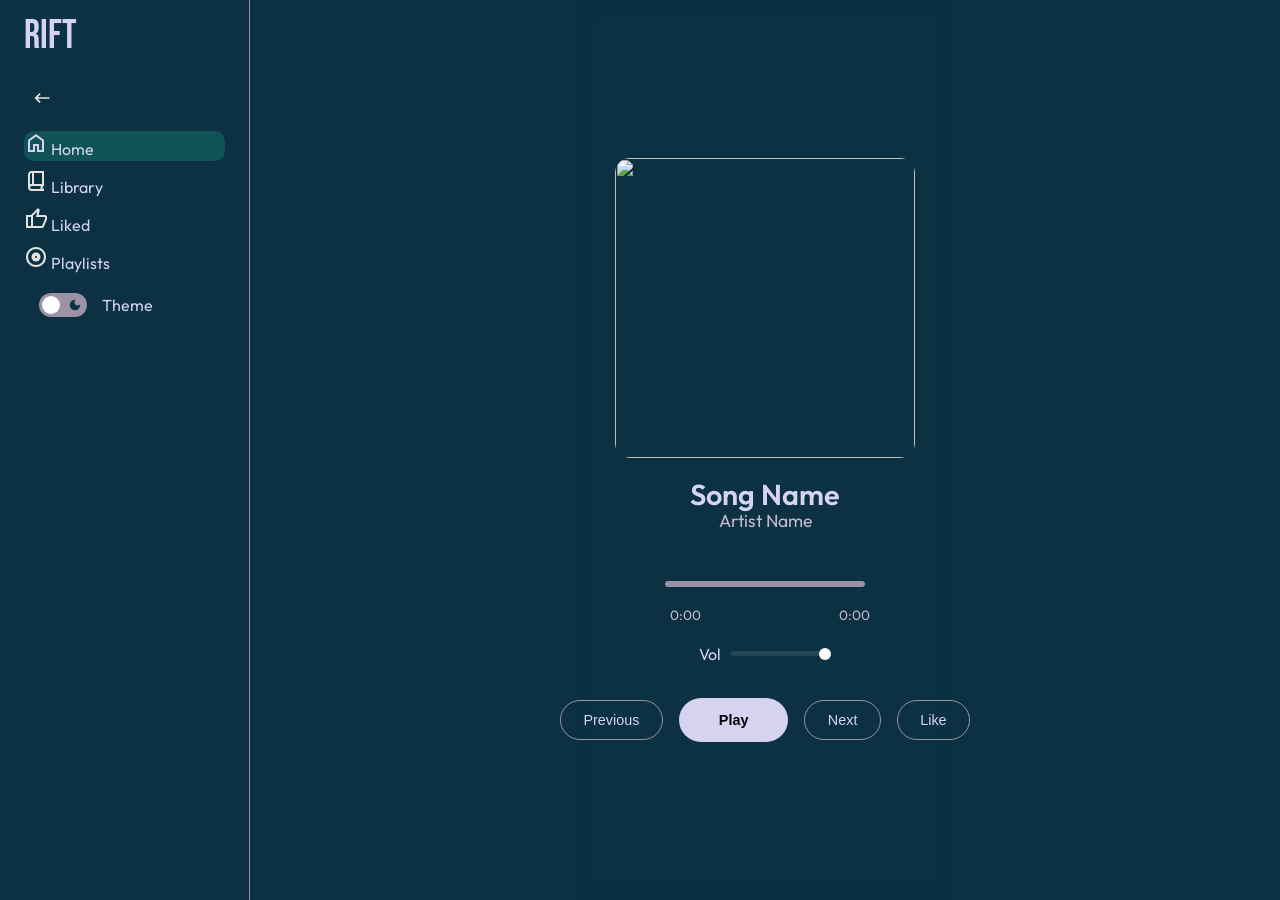
==== index.html @ 4d47328c "Add files via upload" ====
<!DOCTYPE html>
<html lang="en">
<head>
    <meta charset="UTF-8">
    <meta name="viewport" content="width=device-width, initial-scale=1.0">
    <title>Rift- Ad-Free Web Player</title>
    <link rel="stylesheet" href="style.css">
</head>
<body>
    <nav id="Sidebar">
        <ul>
            <li>
                <span class="logo">Rift</span>
                <button id="toggle-btn">
                    <svg xmlns="http://www.w3.org/2000/svg" width="20px" height="20px" viewBox="0 -960 960 960" width="24px" fill="#e3e3e3"><path d="M360-240 120-480l240-240 56 56-144 144h568v80H272l144 144-56 56Z"/></svg>
                </button>
            </li>
            <li class="Active" onclick="loadPage('home')">
                <svg xmlns="http://www.w3.org/2000/svg" height="24px" viewBox="0 -960 960 960" width="24px" fill="#e3e3e3"><path d="M240-200h120v-240h240v240h120v-360L480-740 240-560v360Zm-80 80v-480l320-240 320 240v480H520v-240h-80v240H160Zm320-350Z"/></svg>
                <span>Home</span>
            </li>
            <li onclick="loadPage('library')">
                <svg xmlns="http://www.w3.org/2000/svg" height="24px" viewBox="0 -960 960 960" width="24px" fill="#e3e3e3"><path d="M300-80q-58 0-99-41t-41-99v-520q0-58 41-99t99-41h500v600q-25 0-42.5 17.5T740-220q0 25 17.5 42.5T800-160v80H300Zm-60-267q14-7 29-10t31-3h20v-440h-20q-25 0-42.5 17.5T240-740v393Zm160-13h320v-440H400v440Zm-160 13v-453 453Zm60 187h373q-6-14-9.5-28.5T660-220q0-16 3-31t10-29H300q-26 0-43 17.5T240-220q0 26 17 43t43 17Z"/></svg>
                <span>Library</span>
            </li>
            <li onclick="loadPage('likedsongs')">
                <svg xmlns="http://www.w3.org/2000/svg" height="24px" viewBox="0 -960 960 960" width="24px" fill="#e3e3e3"><path d="M720-120H280v-520l280-280 50 50q7 7 11.5 19t4.5 23v14l-44 174h258q32 0 56 24t24 56v80q0 7-2 15t-4 15L794-168q-9 20-30 34t-44 14Zm-360-80h360l120-280v-80H480l54-220-174 174v406Zm0-406v406-406Zm-80-34v80H160v360h120v80H80v-520h200Z"/></svg>
                <span>Liked</span>
            </li>
            <li onclick="loadPage('playlist')">
                <svg xmlns="http://www.w3.org/2000/svg" height="24px" viewBox="0 -960 960 960" width="24px" fill="#e3e3e3"><path d="M480-300q75 0 127.5-52.5T660-480q0-75-52.5-127.5T480-660q-75 0-127.5 52.5T300-480q0 75 52.5 127.5T480-300Zm-28.5-151.5Q440-463 440-480t11.5-28.5Q463-520 480-520t28.5 11.5Q520-497 520-480t-11.5 28.5Q497-440 480-440t-28.5-11.5ZM480-80q-83 0-156-31.5T197-197q-54-54-85.5-127T80-480q0-83 31.5-156T197-763q54-54 127-85.5T480-880q83 0 156 31.5T763-763q54 54 85.5 127T880-480q0 83-31.5 156T763-197q-54 54-127 85.5T480-80Zm0-80q134 0 227-93t93-227q0-134-93-227t-227-93q-134 0-227 93t-93 227q0 134 93 227t227 93Zm0-320Z"/></svg>
                <span>Playlists</span>
            </li>
            <li class="theme-switch-wrapper">
                <label class="theme-switch" for="checkbox">
                    <input type="checkbox" id="checkbox" onchange="toggleTheme()" />
                    <div class="slider round">
                        <svg class="sun" xmlns="http://www.w3.org/2000/svg" height="16" viewBox="0 -960 960 960" width="16"><path d="M480-360q50 0 85-35t35-85q0-50-35-85t-85-35q-50 0-85 35t-35 85q0 50 35 85t85 35Zm0 80q-83 0-141.5-58.5T280-480q0-83 58.5-141.5T480-680q83 0 141.5 58.5T680-480q0 83-58.5 141.5T480-280ZM200-440H40v-80h160v80Zm720 0H760v-80h160v80ZM440-760v-160h80v160h-80Zm0 720v-160h80v160h-80ZM256-650l-101-101 57-57 101 101-57 57Zm546 546-101-101 57-57 101 101-57 57ZM212-155l-57-57 101-101 57 57-101 101Zm546-546-57-57 101-101 57 57-101 101Z"/></svg>
                        <svg class="moon" xmlns="http://www.w3.org/2000/svg" height="16" viewBox="0 -960 960 960" width="16"><path d="M480-120q-150 0-255-105T120-480q0-150 105-255t255-105q14 0 27.5 1t26.5 3q-41 29-65.5 75.5T440-660q0 90 63 153t153 63q52 0 99-24.5t75-64.5q2 13 3 26.5t1 27.5q0 150-105 255T480-120Z"/></svg>
                    </div>
                </label>
                <span>Theme</span>
            </li>
        </ul>
    </nav>

    <div id="app">
        <main id="view"></main>

        <div id="player">
            <div class="SongCover">
                <img id="player-cover" src="" alt="">
            </div>
            <div class="SongDetails">
                <p id="player-title">Song Name</p>
                <p id="player-artist">Artist Name</p>
            </div>
            <div class="Duration">
                <div class="durationbar">
                    <div class="durationbar-fill"></div>
                </div>
                <div class="time-info">
                    <span id="current-time">0:00</span>
                    <span id="total-time">0:00</span>
                </div>
            </div>
            <div class="VolumeControl">
                <span id="volume-icon">Vol</span>
                <input type="range" id="volume-slider" min="0" max="1" step="0.01" value="1">
            </div>
            <div class="Controls">
                <button id="Previous">Previous</button>
                <button id="Pause">Play</button>
                <button id="Next">Next</button>
                <button id="Like">Like</button>
            </div>
        </div>
    </div>

    <script src="script.js"></script>
</body>
</html>
---- style.css ----
@import url('https://fonts.googleapis.com/css2?family=Bebas+Neue&family=Outfit:wght@300;400;500;600&display=swap');

:root {
    --base-clr: #0B3142;
    --line-clr: #9C92A3;
    --hover-clr: #0F5257;
    --text-clr: #D6D3F0;
    --secondary-text-clr: #C6B9CD;
    --accent-clr: #D6D3F0;
    --accent-2-clr: #9C92A3;
    --accent-3-clr: #0F5257;
}
[data-theme="light"] {
    --base-clr: #ffffff;
    --line-clr: #c4c2d8;
    --hover-clr: #f4f3fb;
    --text-clr: #1a3a4a;
    --secondary-text-clr: #6b7280;
    --accent-clr: #1a3a4a;
    --accent-2-clr: #c4c2d8;
    --accent-3-clr: #dde8e9;
}

* {
    margin: 0;
    padding: 0;
    box-sizing: border-box;
}

html {
    font-family: 'Outfit', sans-serif;
    line-height: 1.5rem;
}

body {
    min-height: 100vh;
    background-color: var(--base-clr);
    color: var(--text-clr);
    display: grid;
    grid-template-columns: auto 1fr;
    grid-template-rows: 1fr;
    align-items: stretch;
}

#Sidebar {
    height: 100vh;
    width: 250px;
    background-color: var(--base-clr);
    border-right: 1px solid var(--line-clr);
    padding: 1.5rem;
    position: sticky;
    top: 0;
    transition: width 0.3s ease;
}

#Sidebar.close {
    width: 80px !important;
}

#Sidebar.close span, #Sidebar.close .logo {
    display: none;
}

#Sidebar ul {
    list-style: none;
}

#Sidebar li {
    margin-bottom: 0.5rem;
}

#Sidebar .logo {
    font-family: 'Bebas Neue', sans-serif;
    font-size: 2.5rem;
    color: var(--accent-clr);
    display: block;
    margin-bottom: 2rem;
}

#Sidebar a {
    text-decoration: none;
    color: var(--secondary-text-clr);
    display: flex;
    align-items: center;
    gap: 1rem;
    padding: 0.8rem 1rem;
    border-radius: 10px;
}
#toggle-btn {
    background: none;
    border: none;
    cursor: pointer;
    margin-bottom: 1rem;
    display: flex;
    align-items: center;
    justify-content: center;
    width: 35px;
    height: 35px;
    border-radius: 50%;
    transition: 0.2s;
}
#app {
    display: flex;
    flex-direction: column;
    min-height: 100vh;
    overflow-y: auto;
}
#player {
    background: var(--player-bg);
    backdrop-filter: blur(10px);
    display: flex;
    flex-direction: column;
    align-items: center;
    justify-content: center;
    text-align: center;
    flex: 1;
    padding: 2rem;
    max-width: 380px;
    width: 100%;
    margin: 0 auto;
}

#view {
    display: none;
    flex: 1;
    width: 100%;
    padding: 2rem;
    overflow-y: auto;
}

main {
    padding: 2rem;
    display: flex;
    flex-direction: column;
    align-items: center;
    justify-content: center;
    width: 100%;
}

#SongList, #LikedList {
    display: grid;
    grid-template-columns: repeat(auto-fill, minmax(320px, 1fr));
    gap: 20px;
    width: 100%;
    align-self: flex-start;
}

.library-item {
    background: var(--hover-clr);
    border-radius: 12px;
    border: 1px solid var(--line-clr);
    padding: 15px;
    display: flex;
    align-items: center;
    gap: 15px;
    width: 100%;
    cursor: pointer;
    transition: 0.2s;
}

.library-item:hover {
    scale: 1.1;
    border-color: var(--accent-3-clr);
    transform: translateY(-3px);
}

.library-thumb {
    width: 60px;
    height: 60px;
    border-radius: 8px;
    object-fit: cover;
    flex-shrink: 0;
}

.song-info {
    flex-grow: 1;
}
.song-artist {
    font-size: 0.85rem;
    color: var(--secondary-text-clr);
}

.remove-btn {
    background: none;
    border: none;
    color: var(--accent-clr);
    cursor: pointer;
    font-weight: bold;
}

.Player {
    background: #111;
    border-radius: 20px;
    padding: 2.5rem;
    width: 100%;
    max-width: 420px;
    text-align: center;
    border: 1px solid var(--line-clr);
    box-shadow: 0 20px 50px rgba(0,0,0,0.8);
}

.SongCover img {
    width: 300px;
    height: 300px;
    border-radius: 15px;
    object-fit: cover;
    margin-bottom: 1.5rem;
    display: block;
}

.SongDetails p:first-child {
    font-size: 1.8rem;
    font-weight: 600;
    margin-bottom: 0.2rem;
}

.SongDetails p:last-child {
    font-size: 1.1rem;
    color: var(--secondary-text-clr);
    margin-bottom: 2rem;
}

.durationbar {
    width: 200px;
    height: 6px;
    background: var(--line-clr);
    border-radius: 10px;
    margin: 1rem 0;
    cursor: pointer;
    position: relative; 
    overflow: hidden; 
}

.durationbar-fill {
    height: 100%;
    background: var(--accent-clr);
    width: 0%;
    transition: width 0.1s linear;  
}

.time-info {
    display: flex;
    justify-content: space-between;
    width: 100%;
    font-size: 0.85rem;
    color: var(--secondary-text-clr);
    margin-top: 8px; 
    margin-left: 5px;
}
.Controls {
    display: flex;
    justify-content: space-between;
    align-items: center;
    gap: 1rem;
    margin-top: 2rem;
}

.Controls button {
    background: none;
    border: 1px solid var(--line-clr);
    color: var(--text-clr);
    padding: 0.7rem 1.4rem;
    border-radius: 50px;
    cursor: pointer;
    font-size: 0.9rem;
    transition: 0.2s;
    flex: 1;
}

#Pause {
    background: var(--accent-clr);
    color: #000;
    font-weight: 800;
    padding: 0.9rem 2.5rem;
    border: none;
    flex: 2;
}

#Pause:hover {
    background: var(--accent-3-clr);
    transform: scale(1.05);
    scale: 1.1;
}

.Controls button:hover:not(#Pause) {
    scale: 1.1;
    border-color: var(--accent-clr);
    color: var(--accent-clr);
}

::-webkit-scrollbar {
    width: 8px;
}

::-webkit-scrollbar-thumb {
    background: var(--line-clr);
    border-radius: 10px;
}

@media (max-width: 800px) {
    body {
        grid-template-columns: 1fr;
    }
    #Sidebar {
        width: 100% !important;
        height: 60px;
        position: fixed;
        bottom: 0;
        top: auto;
        padding: 0;
        z-index: 100;
    }
    #Sidebar ul {
        display: flex;
        justify-content: space-around;
        height: 100%;
        align-items: center;
    }
    #Sidebar .logo, #toggle-btn {
        display: none;
    }
    main {
        padding: 1rem;
        padding-bottom: 80px;
    }
}
.song-list-container {
    display: flex;
    flex-direction: column;
    gap: 10px;
    padding: 20px;
    max-width: 900px;
    margin: 0 auto;
}

.library-item {
    display: flex;
    align-items: center;
    background: rgba(255, 255, 255, 0.05);
    padding: 12px 20px;
    border-radius: 8px;
    transition: background 0.3s ease, transform 0.2s ease;
}

.library-item:hover {
    scale: 1.1;
    background: rgba(255, 255, 255, 0.1);
    transform: translateY(-2px);
}

.song-index {
    font-size: 0.9rem;
    color: var(--secondary-text-clr);
    width: 30px;
    font-weight: bold;
}

.library-thumb {
    width: 50px;
    height: 50px;
    object-fit: cover;
    border-radius: 5px;
    box-shadow: 0 4px 6px rgba(0, 0, 0, 0.3);
}

.song-info {
    flex-grow: 1;
    margin-left: 15px;
}

.song-title {
    font-weight: 600;
    margin: 0;
    color: var(--text-clr);
}
.song-artist {
    font-size: 0.85rem;
    color: var(--secondary-text-clr);
    margin: 4px 0 0 0;
}

.album-name {
    display: none; 
    color: var(--secondary-text-clr);
    font-size: 0.9rem;
    width: 200px;
}

.play-btn, .remove-btn {
    background: var(--accent-clr);
    color: var(--base-clr);
    border: none;
    padding: 8px 16px;
    border-radius: 20px;
    font-size: 0.8rem;
    font-weight: bold;
    cursor: pointer;
    transition: opacity 0.2s ease;
}

.play-btn:hover, .remove-btn:hover {
    opacity: 0.8;
    scale: 1.1;
}

.remove-btn {
    background: #ff4d4d; 
}

@media (min-width: 768px) {
    .album-name {
        display: block;
    }
}
.search-container {
    padding: 10px 15px;
    margin-bottom: 10px;
}

#song-search {
    width: 100%;
    padding: 10px;
    border-radius: 20px;
    border: none;
    background: rgba(255, 255, 255, 0.1);
    color: white;
    font-size: 0.9rem;
    outline: none;
    transition: background 0.3s ease;
}

#song-search:focus {
    background: rgba(255, 255, 255, 0.2);
}

#song-search::placeholder {
    color: var(--secondary-text-clr);
}
.VolumeControl {
    display: flex;
    align-items: center;
    gap: 10px;
    margin-top: 15px;
}

#volume-slider {
    width: 100px;
    cursor: pointer;
    accent-color: var(--accent-clr); 
    background: rgba(255, 255, 255, 0.1);
    height: 5px;
    border-radius: 5px;
    appearance: none;
}

#volume-slider::-webkit-slider-thumb {
    appearance: none;
    width: 12px;
    height: 12px;
    background: white;
    border-radius: 50%;
}
#Sidebar li.Active{
    background-color: var(--hover-clr);
    color: var(--text-clr);
    border-radius: 10px;
    cursor: pointer;
}
#Sidebar li:hover {
    scale: 1.1;
    cursor: pointer;
}

#Sidebar li.Active svg {
    fill: var(--text-clr);
}


.playlist-page {
    padding: 1.5rem;
    max-width: 900px;
    margin: 0 auto;
    width: 100%;
}

.playlist-page-header {
    display: flex;
    align-items: center;
    justify-content: space-between;
    margin-bottom: 1.5rem;
    gap: 1rem;
}

.playlist-page-header h2 {
    font-size: 1.6rem;
    font-weight: 600;
    flex: 1;
}

.create-playlist-btn {
    background: var(--accent-clr);
    color: var(--base-clr);
    border: none;
    padding: 0.55rem 1.2rem;
    border-radius: 99px;
    font-family: 'Outfit', sans-serif;
    font-size: 0.85rem;
    font-weight: 600;
    cursor: pointer;
    transition: opacity 0.2s, transform 0.15s;
    white-space: nowrap;
}

.create-playlist-btn:hover {
    opacity: 0.85;
    transform: translateY(-1px);
}

.back-btn {
    background: none;
    border: 1px solid var(--line-clr);
    color: var(--text-clr);
    padding: 0.45rem 1rem;
    border-radius: 99px;
    font-family: 'Outfit', sans-serif;
    font-size: 0.82rem;
    cursor: pointer;
    transition: border-color 0.2s;
    white-space: nowrap;
}

.back-btn:hover { border-color: var(--accent-clr); color: var(--accent-clr); }

.empty-msg {
    color: var(--secondary-text-clr);
    padding: 2rem 0;
    font-size: 0.95rem;
}
.playlist-grid {
    display: grid;
    grid-template-columns: repeat(auto-fill, minmax(180px, 1fr));
    gap: 1rem;
}

.playlist-card {
    background: var(--hover-clr);
    border: 1px solid var(--line-clr);
    border-radius: 14px;
    overflow: hidden;
    cursor: pointer;
    position: relative;
    transition: transform 0.2s, border-color 0.2s;
}

.playlist-card:hover {
    transform: translateY(-4px);
    border-color: var(--accent-clr);
}

.playlist-card-art {
    width: 100%;
    aspect-ratio: 1;
    overflow: hidden;
    background: var(--base-clr);
}

.playlist-card-art img {
    width: 100%;
    height: 100%;
    object-fit: cover;
}

.playlist-card-placeholder {
    width: 100%;
    height: 100%;
    display: flex;
    align-items: center;
    justify-content: center;
    font-size: 2.5rem;
    color: var(--line-clr);
}

.playlist-card-info {
    padding: 0.75rem 0.9rem 0.9rem;
}

.playlist-card-name {
    font-weight: 600;
    font-size: 0.95rem;
    white-space: nowrap;
    overflow: hidden;
    text-overflow: ellipsis;
}

.playlist-card-count {
    font-size: 0.75rem;
    color: var(--secondary-text-clr);
    margin-top: 2px;
}

.delete-playlist-btn {
    position: absolute;
    top: 8px;
    right: 8px;
    background: rgba(0,0,0,0.55);
    border: none;
    color: #fff;
    width: 26px;
    height: 26px;
    border-radius: 50%;
    font-size: 0.7rem;
    cursor: pointer;
    display: none;
    align-items: center;
    justify-content: center;
    transition: background 0.2s;
}

.playlist-card:hover .delete-playlist-btn { display: flex; }
.delete-playlist-btn:hover { background: #ff4d4d; }
.modal-overlay {
    position: fixed;
    inset: 0;
    background: rgba(0,0,0,0.6);
    display: flex;
    align-items: center;
    justify-content: center;
    z-index: 200;
    opacity: 0;
    transition: opacity 0.25s;
}

.modal-overlay.open { opacity: 1; }

.modal {
    background: #1a1a2e;
    border: 1px solid var(--line-clr);
    border-radius: 16px;
    padding: 2rem;
    width: 360px;
    display: flex;
    flex-direction: column;
    gap: 1rem;
    transform: translateY(16px);
    transition: transform 0.25s;
}

.modal-overlay.open .modal { transform: translateY(0); }

.modal-wide { width: min(540px, 90vw); }

.modal h3 {
    font-size: 1.1rem;
    font-weight: 600;
}

.modal input[type="text"] {
    background: rgba(255,255,255,0.06);
    border: 1px solid var(--line-clr);
    border-radius: 8px;
    padding: 0.65rem 0.9rem;
    color: var(--text-clr);
    font-family: 'Outfit', sans-serif;
    font-size: 0.9rem;
    outline: none;
    width: 100%;
    transition: border-color 0.2s;
}

.modal input[type="text"]:focus { border-color: var(--accent-clr); }

.modal-error {
    font-size: 0.75rem;
    color: #ff4d4d;
    min-height: 1rem;
    margin-top: -0.5rem;
}

.modal-btns {
    display: flex;
    justify-content: flex-end;
    gap: 0.75rem;
    margin-top: 0.25rem;
}

.modal-cancel {
    background: none;
    border: 1px solid var(--line-clr);
    color: var(--text-clr);
    padding: 0.5rem 1.1rem;
    border-radius: 99px;
    font-family: 'Outfit', sans-serif;
    font-size: 0.85rem;
    cursor: pointer;
    transition: border-color 0.2s;
}

.modal-cancel:hover { border-color: var(--accent-clr); }

.modal-confirm {
    background: var(--accent-clr);
    border: none;
    color: var(--base-clr);
    padding: 0.5rem 1.2rem;
    border-radius: 99px;
    font-family: 'Outfit', sans-serif;
    font-size: 0.85rem;
    font-weight: 600;
    cursor: pointer;
    transition: opacity 0.2s;
}

.modal-confirm:hover { opacity: 0.85; }

.add-songs-list {
    display: flex;
    flex-direction: column;
    gap: 0.5rem;
    max-height: 340px;
    overflow-y: auto;
    padding-right: 4px;
}

.add-song-item {
    display: flex;
    align-items: center;
    padding: 0.5rem 0.6rem;
    border-radius: 8px;
    transition: background 0.15s;
}

.add-song-item:hover { background: rgba(255,255,255,0.05); }
.theme-switch-wrapper {
    display: flex;
    align-items: center;
    gap: 15px;
    padding: 10px 15px;
}

.theme-switch {
    display: inline-block;
    height: 24px;
    position: relative;
    width: 48px;
}

.theme-switch input {
    display: none;
}

.slider {
    background-color: var(--line-clr);
    bottom: 0;
    cursor: pointer;
    left: 0;
    position: absolute;
    right: 0;
    top: 0;
    transition: .4s;
    display: flex;
    align-items: center;
    justify-content: space-between;
    padding: 0 5px;
    border-radius: 34px;
}

.slider:before {
    background-color: #fff;
    bottom: 3px;
    content: "";
    height: 18px;
    left: 3px;
    position: absolute;
    transition: .4s;
    width: 18px;
    border-radius: 50%;
    z-index: 2;
}

input:checked + .slider {
    background-color: var(--accent-clr);
}

input:checked + .slider:before {
    transform: translateX(24px);
}

.slider svg {
    width: 14px;
    height: 14px;
    fill: var(--base-clr);
    transition: 0.3s;
}
[data-theme="dark"] .sun { opacity: 0.3; }
[data-theme="light"] .moon { opacity: 0.3; }
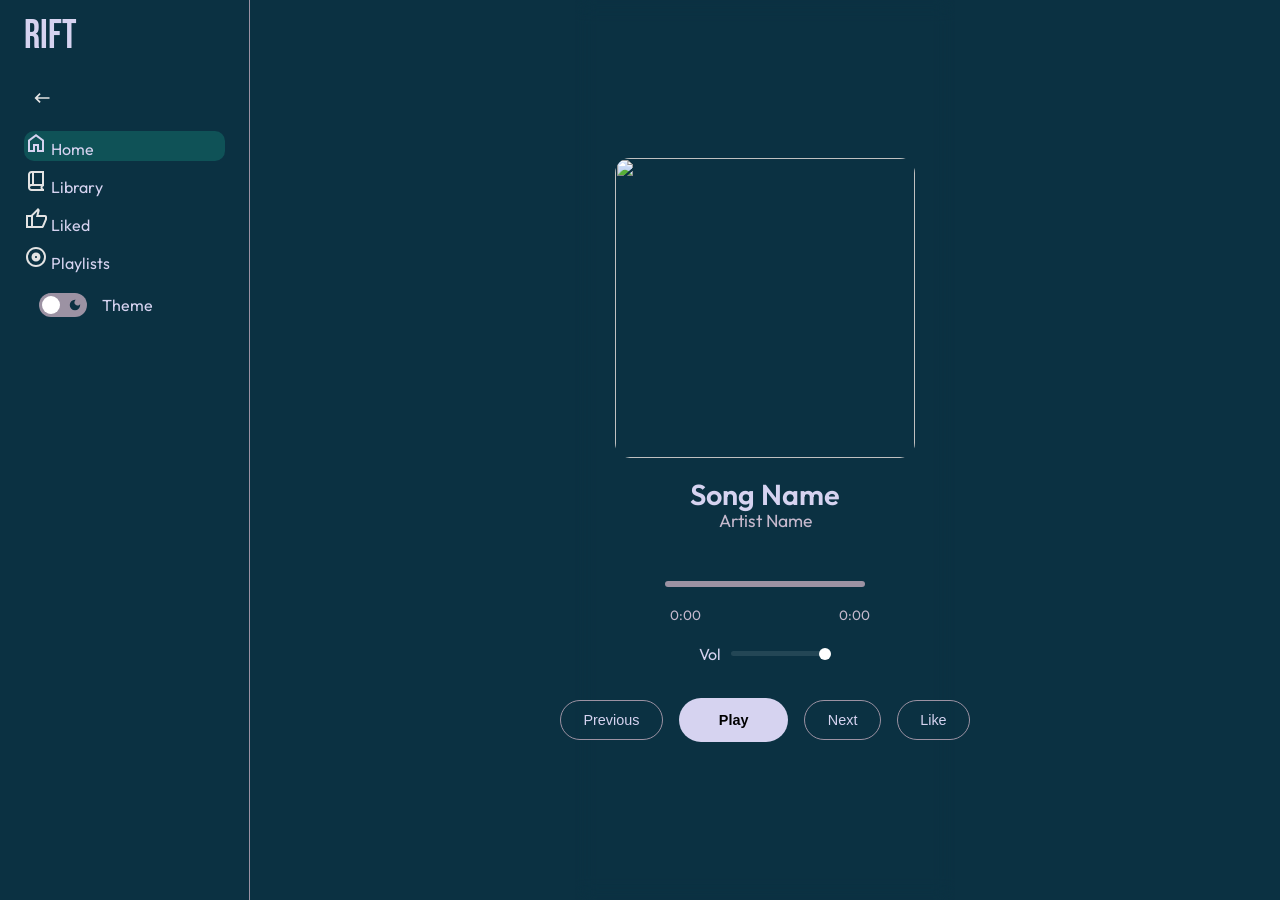
==== commit eeb5e598: "Update index.html" ====
--- a/index.html
+++ b/index.html
@@ -1,10 +1,12 @@
 <!DOCTYPE html>
 <html lang="en">
 <head>
+    <script src="https://cdn.jsdelivr.net/npm/@supabase/supabase-js@2"></script>
     <meta charset="UTF-8">
     <meta name="viewport" content="width=device-width, initial-scale=1.0">
     <title>Rift- Ad-Free Web Player</title>
     <link rel="stylesheet" href="style.css">
+    <link rel="icon" type="image/svg+xml" href="target_24dp_E3E3E3_FILL0_wght400_GRAD0_opsz24.svg">
 </head>
 <body>
     <nav id="Sidebar">
@@ -79,4 +81,4 @@
 
     <script src="script.js"></script>
 </body>
-</html>+</html>
